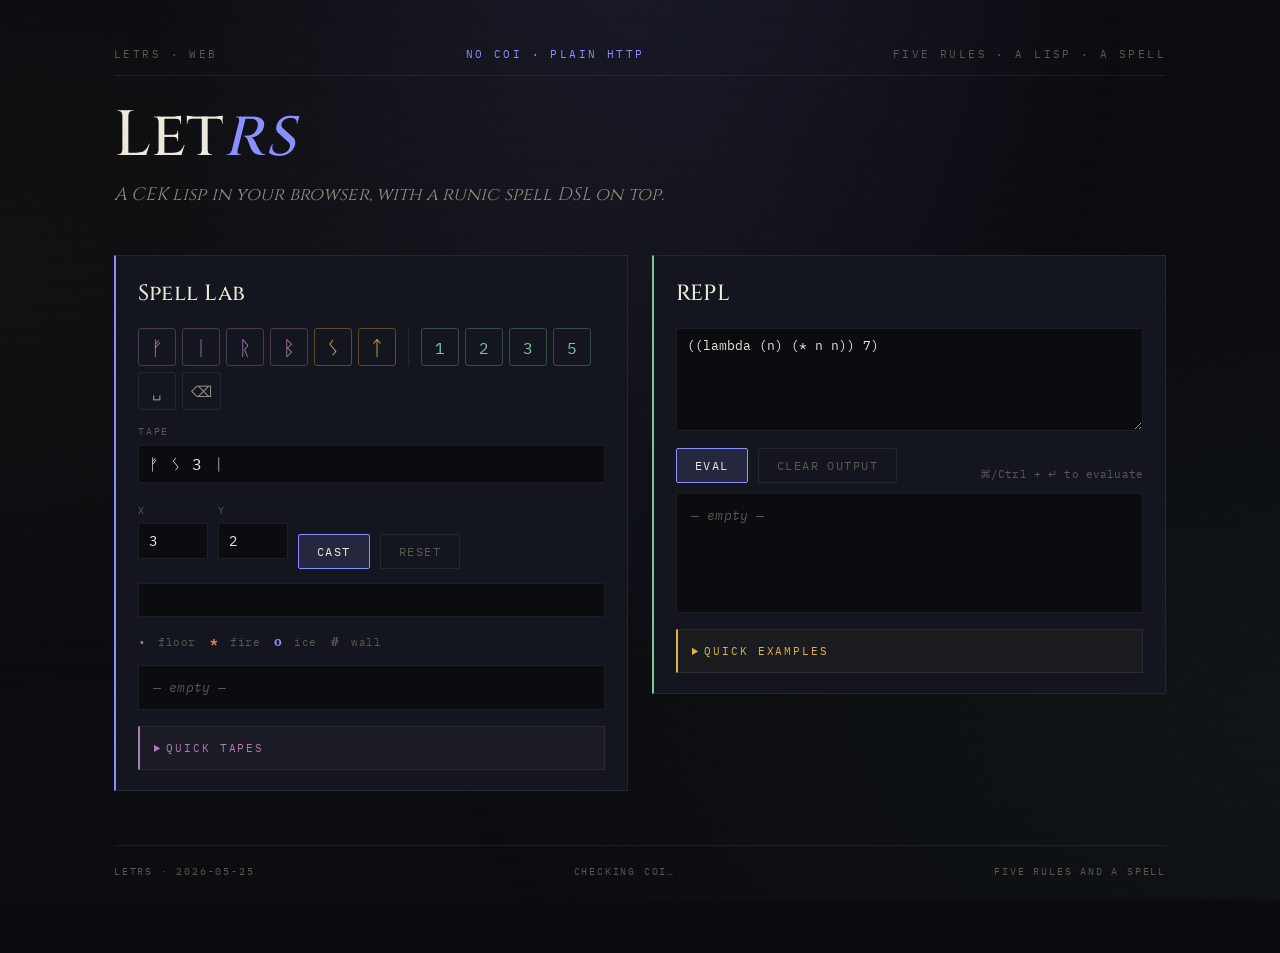
==== web/index.html @ c394f596 "web: click-to-load examples in both panels Two small ergonomics passes that fell out of using the pa" ====
<!doctype html>
<html lang="en">
<head>
  <meta charset="utf-8">
  <meta name="viewport" content="width=device-width, initial-scale=1">
  <title>letrs · web</title>
  <link rel="preconnect" href="https://fonts.googleapis.com">
  <link rel="preconnect" href="https://fonts.gstatic.com" crossorigin>
  <link href="https://fonts.googleapis.com/css2?family=Cinzel:wght@400;500;600&family=IBM+Plex+Mono:ital,wght@0,300;0,400;0,500;1,400&display=swap" rel="stylesheet">
  <link rel="stylesheet" href="./styles.css">
</head>
<body>

  <main class="frame">

    <header class="mast">
      <div class="strip">
        <span>letrs · web</span>
        <span class="here">no COI · plain HTTP</span>
        <span>five rules · a lisp · a spell</span>
      </div>
      <h1>Let<span class="sigil">rs</span></h1>
      <p class="sub">A CEK lisp in your browser, with a runic spell DSL on top.</p>
    </header>

    <div class="cols">

      <section class="panel" id="spell-lab">
        <h2>Spell Lab</h2>

        <div class="palette" id="rune-palette" aria-label="rune buttons">
          <button type="button" class="rune"        data-rune="ᚠ"  title="fire">ᚠ</button>
          <button type="button" class="rune"        data-rune="ᛁ"  title="ice">ᛁ</button>
          <button type="button" class="rune"        data-rune="ᚱ"  title="bolt">ᚱ</button>
          <button type="button" class="rune"        data-rune="ᛒ"  title="self">ᛒ</button>
          <button type="button" class="rune param"  data-rune="ᛊ "  title="area (followed by a number)">ᛊ</button>
          <button type="button" class="rune param"  data-rune="ᛏ "  title="power (followed by a number)">ᛏ</button>
          <span class="palette-sep"></span>
          <button type="button" class="rune digit" data-rune="1">1</button>
          <button type="button" class="rune digit" data-rune="2">2</button>
          <button type="button" class="rune digit" data-rune="3">3</button>
          <button type="button" class="rune digit" data-rune="5">5</button>
          <button type="button" class="rune ctl"   id="space-rune" data-rune=" " title="space">␣</button>
          <button type="button" class="rune ctl"   id="clear-tape" title="clear tape">⌫</button>
        </div>

        <label class="field">
          <span>tape</span>
          <input type="text" id="tape" value="ᚠ ᛊ 3 ᛁ" autocomplete="off" spellcheck="false">
        </label>

        <div class="row">
          <label class="field coord">
            <span>x</span>
            <input type="number" id="x" value="3" min="0" max="6">
          </label>
          <label class="field coord">
            <span>y</span>
            <input type="number" id="y" value="2" min="0" max="4">
          </label>
          <button type="button" class="action primary" id="cast-btn">cast</button>
          <button type="button" class="action subdued" id="reset-btn">reset</button>
        </div>

        <pre class="grid" id="grid"></pre>

        <div class="legend">
          <span><b class="g g-floor">·</b> floor</span>
          <span><b class="g g-fire">*</b> fire</span>
          <span><b class="g g-ice">o</b> ice</span>
          <span><b class="g g-wall">#</b> wall</span>
        </div>

        <pre class="log" id="log"></pre>

        <details class="cheatsheet spells">
          <summary>quick tapes</summary>
          <ul>
            <li><code class="tape-example" data-tape="ᚠ">ᚠ</code> — single fire tile</li>
            <li><code class="tape-example" data-tape="ᚠ ᛊ 1">ᚠ ᛊ 1</code> — 3×3 fire patch</li>
            <li><code class="tape-example" data-tape="ᚠ ᛊ 3 ᛁ">ᚠ ᛊ 3 ᛁ</code> — fire then ice (last-write wins on :element)</li>
            <li><code class="tape-example" data-tape="ᛁ ᛊ 2">ᛁ ᛊ 2</code> — 5×5 ice arena</li>
            <li><code class="tape-example" data-tape="ᛒ ᛁ">ᛒ ᛁ</code> — self-targeted ice (sets :target self)</li>
            <li><code class="tape-example" data-tape="ᚱ ᚠ ᛏ 5">ᚱ ᚠ ᛏ 5</code> — bolt + fire + power-5 (:shape and :power linger in ctx)</li>
          </ul>
        </details>
      </section>

      <section class="panel" id="repl">
        <h2>REPL</h2>

        <textarea id="repl-input" rows="5" spellcheck="false" autocomplete="off">((lambda (n) (* n n)) 7)</textarea>

        <div class="row">
          <button type="button" class="action primary" id="eval-btn">eval</button>
          <button type="button" class="action subdued" id="clear-out">clear output</button>
          <span class="hint">⌘/Ctrl + ↵ to evaluate</span>
        </div>

        <pre class="out" id="out"></pre>

        <details class="cheatsheet">
          <summary>quick examples</summary>
          <ul>
            <li><code>(+ 1 2 3 4 5)</code> — variadic arithmetic</li>
            <li><code>'(a (b c) d)</code> — quoted nested list</li>
            <li><code>(letrec ((f (lambda (n) (if (= n 0) 1 (* n (f (- n 1))))))) (f 6))</code> — factorial via letrec</li>
            <li><code>(defmacro when args (list 'if (car args) (car (cdr args)) #f))</code> then <code>(when #t 'yes)</code></li>
            <li><code>`(1 ,(+ 1 1) ,@'(3 4))</code> — quasiquote with splice</li>
          </ul>
        </details>
      </section>

    </div>

    <footer class="colophon">
      <span>letrs · 2026-05-25</span>
      <span id="coi-chip">checking COI…</span>
      <span>five rules and a spell</span>
    </footer>

  </main>

  <script type="module" src="./shell.js"></script>
</body>
</html>
---- web/styles.css ----
/* letrs · web shell styles
 *
 * Palette + typography lifted from docs/letrs.html. Cooler/more academic than
 * xsofy's warmer JetBrains-mono look — Cinzel display + IBM Plex Mono body,
 * indigo/sage/copper/honey accents on a near-black ground.
 */

:root {
  --bg:       #0b0c10;
  --bg-rise:  #11131a;
  --panel:    #13161e;
  --ink:      #ece8db;
  --ink-dim:  #8e8b7e;
  --ink-dust: #5a584f;
  --rule:      rgba(236, 232, 219, 0.08);
  --rule-soft: rgba(236, 232, 219, 0.04);
  --indigo:   #8b8fff;
  --sage:     #7fc59a;
  --copper:   #d97757;
  --honey:    #e0b34a;
  --plum:     #b07cb0;
  --display:  "Cinzel", "Iowan Old Style", "Palatino", serif;
  --mono:     "IBM Plex Mono", "Menlo", "Consolas", monospace;
}

* { box-sizing: border-box; margin: 0; padding: 0; }
html, body { background: var(--bg); color: var(--ink); }
body {
  font-family: var(--mono);
  font-size: 14px;
  line-height: 1.65;
  letter-spacing: 0.01em;
  min-height: 100vh;
  -webkit-font-smoothing: antialiased;
  position: relative;
}
body::before {
  content: ""; position: fixed; inset: 0; pointer-events: none; z-index: 0;
  background: repeating-linear-gradient(to bottom,
    rgba(255,255,255,0.012) 0, rgba(255,255,255,0.012) 1px,
    transparent 1px, transparent 3px);
}
body::after {
  content: ""; position: fixed; inset: 0; pointer-events: none; z-index: 0;
  background:
    radial-gradient(ellipse at 50% -10%, rgba(139,143,255,0.10), transparent 55%),
    radial-gradient(ellipse at 110% 80%, rgba(127,197,154,0.05), transparent 50%),
    radial-gradient(ellipse at -10% 30%, rgba(217,119,87,0.04), transparent 50%);
}

.frame {
  position: relative; z-index: 1;
  max-width: 1180px; margin: 0 auto;
  padding: 5vh 5vw 8vh;
}

/* ─── Masthead ──────────────────────────────────────────── */
.mast { margin-bottom: 5vh; }
.mast .strip {
  display: flex; justify-content: space-between; align-items: baseline;
  font-size: 11px; letter-spacing: 0.22em; text-transform: uppercase;
  color: var(--ink-dust);
  border-bottom: 1px solid var(--rule);
  padding-bottom: 12px;
  margin-bottom: 28px;
  flex-wrap: wrap; gap: 8px;
}
.mast .strip .here { color: var(--indigo); }
.mast h1 {
  font-family: var(--display);
  font-weight: 500;
  font-size: clamp(40px, 6vw, 64px);
  line-height: 1;
  margin-bottom: 12px;
}
.mast h1 .sigil { font-style: italic; color: var(--indigo); }
.mast .sub {
  font-family: var(--display); font-style: italic; font-weight: 400;
  font-size: clamp(15px, 1.5vw, 18px);
  color: var(--ink-dim); max-width: 60ch;
}

/* ─── Layout ──────────────────────────────────────────── */
.cols { display: grid; gap: 24px; grid-template-columns: 1fr; }
@media (min-width: 940px) {
  .cols { grid-template-columns: 1fr 1fr; align-items: start; }
}

.panel {
  background: var(--panel);
  border: 1px solid var(--rule);
  border-left: 2px solid var(--indigo);
  padding: 20px 22px;
  position: relative;
}
.panel h2 {
  font-family: var(--display);
  font-weight: 500;
  font-size: 22px;
  color: var(--ink);
  margin-bottom: 16px;
  letter-spacing: 0.01em;
}
#repl.panel { border-left-color: var(--sage); }

/* ─── Spell Lab ──────────────────────────────────────────── */
.palette {
  display: flex; flex-wrap: wrap; gap: 6px;
  margin-bottom: 14px;
}
.palette-sep {
  width: 1px; background: var(--rule); margin: 0 6px;
}
.rune {
  font-family: var(--mono);
  font-size: 1.4em;
  min-width: 38px; height: 38px;
  padding: 0 8px;
  background: transparent;
  color: var(--plum);
  border: 1px solid rgba(176,124,176,0.35);
  border-radius: 3px;
  cursor: pointer;
  transition: background 80ms, color 80ms, border-color 80ms;
}
.rune:hover {
  background: rgba(176,124,176,0.12);
  color: var(--ink);
}
.rune.param { color: var(--honey); border-color: rgba(224,179,74,0.35); }
.rune.param:hover { background: rgba(224,179,74,0.10); }
.rune.digit { color: var(--sage); border-color: rgba(127,197,154,0.30); font-size: 1.15em; }
.rune.digit:hover { background: rgba(127,197,154,0.10); }
.rune.ctl { color: var(--ink-dim); border-color: var(--rule); font-size: 1.1em; }
.rune.ctl:hover { background: rgba(255,255,255,0.04); color: var(--ink); }

.field {
  display: flex; flex-direction: column; gap: 4px;
  margin: 10px 0;
}
.field > span {
  font-size: 10px; letter-spacing: 0.18em; text-transform: uppercase;
  color: var(--ink-dust);
}
.field.coord { width: 70px; }
input[type="text"], input[type="number"], textarea {
  font-family: var(--mono);
  font-size: 14px;
  background: var(--bg);
  color: var(--ink);
  border: 1px solid var(--rule);
  padding: 8px 10px;
  border-radius: 2px;
  outline: none;
  width: 100%;
}
input:focus, textarea:focus {
  border-color: var(--indigo);
  box-shadow: 0 0 0 2px rgba(139,143,255,0.12);
}
input[type="text"] { letter-spacing: 0.05em; font-size: 16px; }

.row {
  display: flex; align-items: end; gap: 10px;
  flex-wrap: wrap;
  margin: 10px 0;
}
.hint {
  font-size: 11px; color: var(--ink-dust);
  margin-left: auto;
}

.action {
  font-family: var(--mono);
  font-size: 12px;
  letter-spacing: 0.12em;
  text-transform: uppercase;
  padding: 9px 18px;
  background: transparent;
  color: var(--indigo);
  border: 1px solid var(--indigo);
  border-radius: 2px;
  cursor: pointer;
  transition: background 80ms;
}
.action:hover { background: rgba(139,143,255,0.10); }
.action.primary {
  background: rgba(139,143,255,0.14);
  color: var(--ink);
}
.action.primary:hover { background: rgba(139,143,255,0.22); }
.action.subdued {
  color: var(--ink-dust);
  border-color: var(--rule);
}
.action.subdued:hover { background: rgba(255,255,255,0.04); color: var(--ink); }

.grid {
  font-family: var(--mono);
  font-size: 22px;
  line-height: 1.15;
  letter-spacing: 0.30em;
  color: var(--ink-dim);
  background: var(--bg);
  border: 1px solid var(--rule);
  padding: 16px 18px;
  margin: 14px 0;
  text-align: center;
  white-space: pre;
  overflow-x: auto;
}

.legend {
  display: flex; flex-wrap: wrap; gap: 14px;
  font-size: 11px; color: var(--ink-dust);
  letter-spacing: 0.05em;
  margin: 4px 0 12px;
}
.g {
  font-family: var(--mono);
  font-size: 13px;
  margin-right: 4px;
}
.g-floor { color: var(--ink-dim); }
.g-fire  { color: var(--copper); }
.g-ice   { color: var(--indigo); }
.g-wall  { color: var(--ink-dust); }

.log, .out {
  font-family: var(--mono);
  font-size: 12.5px;
  line-height: 1.55;
  color: var(--ink-dim);
  background: var(--bg);
  border: 1px solid var(--rule);
  padding: 12px 14px;
  border-radius: 2px;
  max-height: 220px;
  overflow: auto;
  white-space: pre-wrap;
  word-break: break-word;
}
.log:empty::before, .out:empty::before {
  content: "— empty —";
  color: var(--ink-dust);
  font-style: italic;
}

/* ─── REPL ──────────────────────────────────────────── */
textarea {
  resize: vertical;
  min-height: 90px;
  font-size: 13px;
}
.out { min-height: 120px; max-height: 320px; }

.cheatsheet {
  margin-top: 16px;
  padding: 12px 14px;
  border: 1px solid var(--rule);
  border-left: 2px solid var(--honey);
  background: rgba(224,179,74,0.04);
  font-size: 12px;
}
.cheatsheet summary {
  cursor: pointer;
  color: var(--honey);
  font-size: 11px; letter-spacing: 0.18em; text-transform: uppercase;
}
.cheatsheet ul {
  margin-top: 10px; padding-left: 20px;
  color: var(--ink-dim);
}
.cheatsheet li { margin: 6px 0; }
.cheatsheet code {
  font-family: var(--mono);
  color: var(--ink);
  background: rgba(255,255,255,0.04);
  padding: 1px 5px;
  border-radius: 2px;
  font-size: 11.5px;
  cursor: pointer;
  transition: background 80ms, color 80ms;
}
.cheatsheet code:hover {
  background: rgba(139,143,255,0.18);
  color: var(--ink);
}
.cheatsheet code:active { background: rgba(139,143,255,0.30); }

/* Spell Lab cheatsheet variant — plum to match the rune palette. */
.cheatsheet.spells {
  border-left-color: var(--plum);
  background: rgba(176,124,176,0.05);
}
.cheatsheet.spells summary { color: var(--plum); }
.cheatsheet.spells code {
  font-size: 15px;
  letter-spacing: 0.12em;
  color: var(--plum);
}
.cheatsheet.spells code:hover  { background: rgba(176,124,176,0.20); color: var(--ink); }
.cheatsheet.spells code:active { background: rgba(176,124,176,0.34); }

/* ─── Colophon ──────────────────────────────────────────── */
.colophon {
  margin-top: 6vh;
  padding-top: 18px;
  border-top: 1px solid var(--rule);
  display: flex; justify-content: space-between;
  font-size: 10px; letter-spacing: 0.18em; text-transform: uppercase;
  color: var(--ink-dust);
  flex-wrap: wrap; gap: 8px;
}
#coi-chip.coi-no  { color: var(--sage); }
#coi-chip.coi-yes { color: var(--copper); }
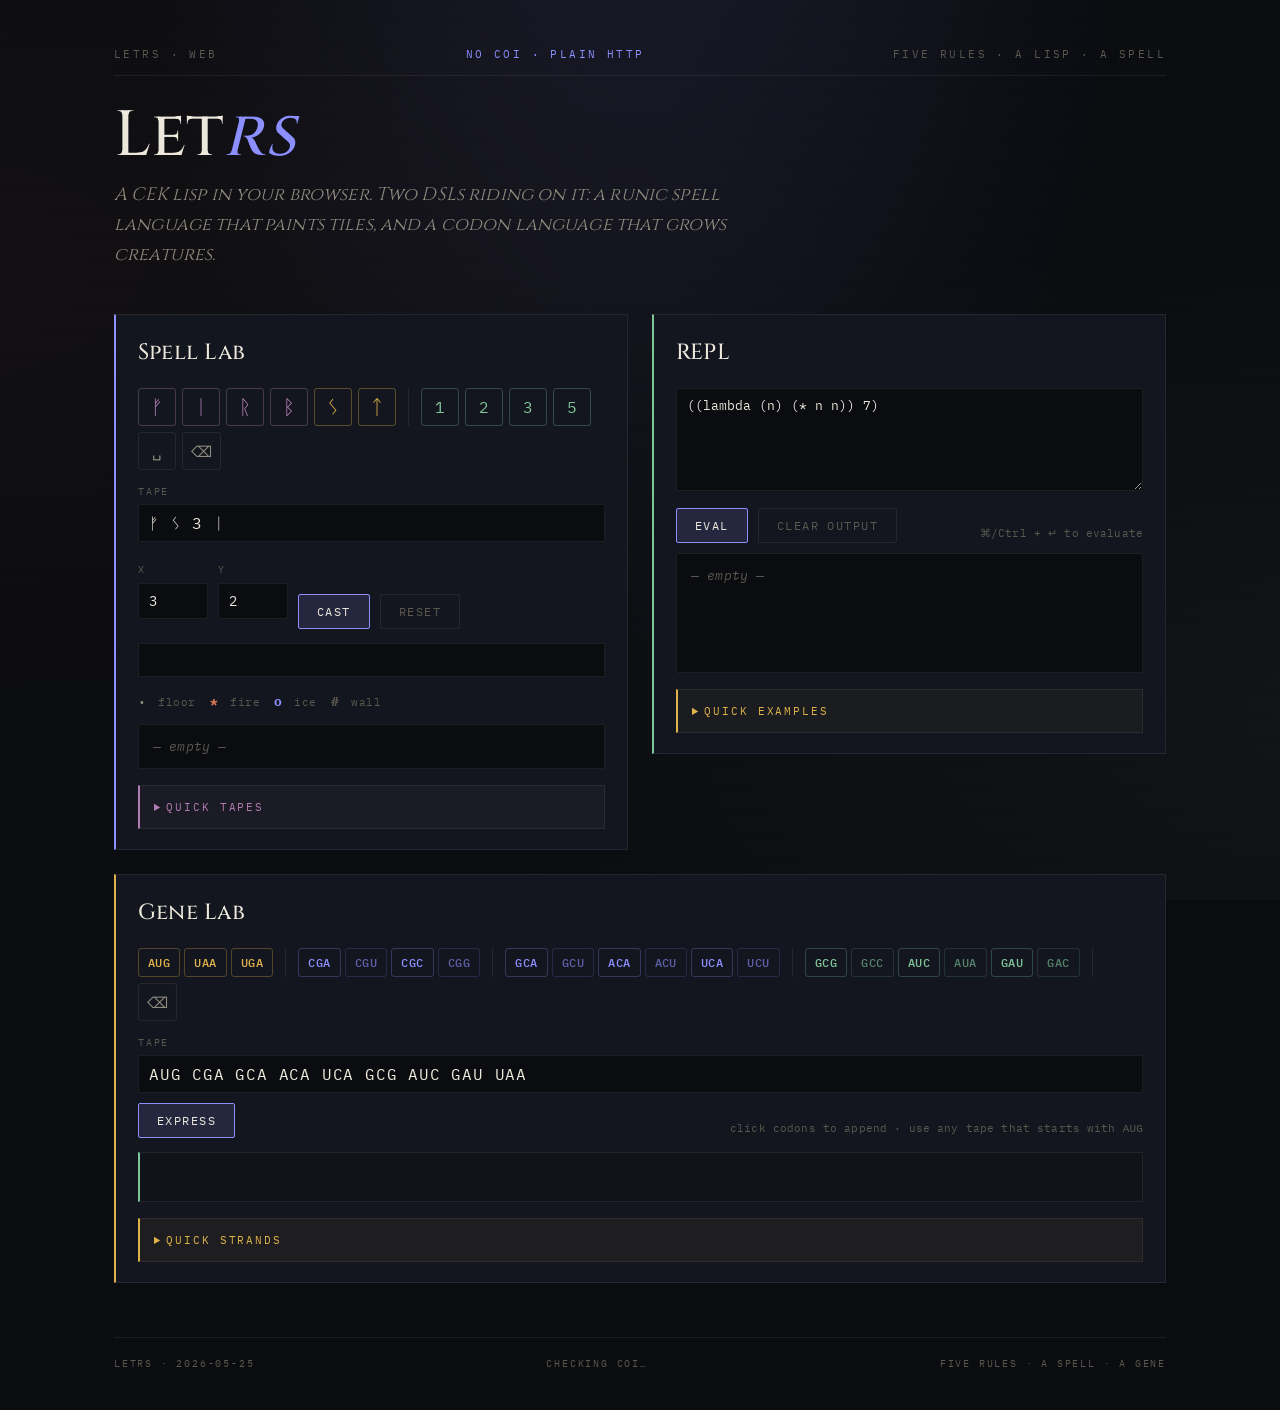
==== commit ed9a43eb: "Expose genes demo via WASM + add Gene Lab panel to the web shell Promotes the genes prelude, express" ====
--- a/web/index.html
+++ b/web/index.html
@@ -20,7 +20,7 @@
         <span>five rules · a lisp · a spell</span>
       </div>
       <h1>Let<span class="sigil">rs</span></h1>
-      <p class="sub">A CEK lisp in your browser, with a runic spell DSL on top.</p>
+      <p class="sub">A CEK lisp in your browser. Two DSLs riding on it: a runic spell language that paints tiles, and a codon language that grows creatures.</p>
     </header>
 
     <div class="cols">
@@ -113,10 +113,72 @@
 
     </div>
 
+    <section class="panel" id="gene-lab">
+      <h2>Gene Lab</h2>
+
+      <div class="palette" id="codon-palette" aria-label="codon buttons">
+        <span class="codon-group" title="control codons">
+          <button type="button" class="codon ctl" data-codon="AUG" title="start (also methionine)">AUG</button>
+          <button type="button" class="codon ctl" data-codon="UAA" title="stop">UAA</button>
+          <button type="button" class="codon ctl" data-codon="UGA" title="stop (alternate)">UGA</button>
+        </span>
+        <span class="palette-sep"></span>
+        <span class="codon-group" title="numeric — size (0–100)">
+          <button type="button" class="codon num"  data-codon="CGA" title="size 70 dominant">CGA</button>
+          <button type="button" class="codon num rec" data-codon="CGU" title="size 30 recessive">CGU</button>
+          <button type="button" class="codon num"  data-codon="CGC" title="size 90 dominant">CGC</button>
+          <button type="button" class="codon num rec" data-codon="CGG" title="size 10 recessive">CGG</button>
+        </span>
+        <span class="palette-sep"></span>
+        <span class="codon-group" title="numeric — strength / speed / armor">
+          <button type="button" class="codon num"  data-codon="GCA" title="strength 75 dominant">GCA</button>
+          <button type="button" class="codon num rec" data-codon="GCU" title="strength 25 recessive">GCU</button>
+          <button type="button" class="codon num"  data-codon="ACA" title="speed 80 dominant">ACA</button>
+          <button type="button" class="codon num rec" data-codon="ACU" title="speed 20 recessive">ACU</button>
+          <button type="button" class="codon num"  data-codon="UCA" title="armor 60 dominant">UCA</button>
+          <button type="button" class="codon num rec" data-codon="UCU" title="armor 15 recessive">UCU</button>
+        </span>
+        <span class="palette-sep"></span>
+        <span class="codon-group" title="categorical — color / ability / biome">
+          <button type="button" class="codon cat"  data-codon="GCG" title="color green dominant">GCG</button>
+          <button type="button" class="codon cat rec" data-codon="GCC" title="color red recessive">GCC</button>
+          <button type="button" class="codon cat"  data-codon="AUC" title="ability fire-breath dominant">AUC</button>
+          <button type="button" class="codon cat rec" data-codon="AUA" title="ability sonic-roar recessive">AUA</button>
+          <button type="button" class="codon cat"  data-codon="GAU" title="biome volcanic dominant">GAU</button>
+          <button type="button" class="codon cat rec" data-codon="GAC" title="biome ocean recessive">GAC</button>
+        </span>
+        <span class="palette-sep"></span>
+        <button type="button" class="rune ctl" id="clear-tape-genes" title="clear tape">⌫</button>
+      </div>
+
+      <label class="field">
+        <span>tape</span>
+        <input type="text" id="tape-genes" value="AUG CGA GCA ACA UCA GCG AUC GAU UAA" autocomplete="off" spellcheck="false">
+      </label>
+
+      <div class="row">
+        <button type="button" class="action primary" id="express-btn">express</button>
+        <span class="hint">click codons to append · use any tape that starts with <code>AUG</code></span>
+      </div>
+
+      <pre class="creature-card" id="creature-card"></pre>
+
+      <details class="cheatsheet genes">
+        <summary>quick strands</summary>
+        <ul>
+          <li><code class="strand-example" data-tape="AUG CGA GCA ACA UCA GCG AUC GAU UAA">AUG CGA GCA ACA UCA GCG AUC GAU UAA</code> — balanced creature, all traits</li>
+          <li><code class="strand-example" data-tape="AUG CGA CGU GCA UAA">AUG CGA CGU GCA UAA</code> — diploid size (70+30 averages to 50)</li>
+          <li><code class="strand-example" data-tape="AUG GCG UAA">AUG GCG UAA</code> — fragmentary genome (only color expresses)</li>
+          <li><code class="strand-example" data-tape="AUG GCG GCG UAA">AUG GCG GCG UAA</code> — dom/dom tiebreak (hash-deterministic)</li>
+          <li><code class="strand-example" data-tape="AUG GCC GCC UAA">AUG GCC GCC UAA</code> — rec/rec tiebreak</li>
+        </ul>
+      </details>
+    </section>
+
     <footer class="colophon">
       <span>letrs · 2026-05-25</span>
       <span id="coi-chip">checking COI…</span>
-      <span>five rules and a spell</span>
+      <span>five rules · a spell · a gene</span>
     </footer>
 
   </main>
--- a/web/styles.css
+++ b/web/styles.css
@@ -302,6 +302,70 @@
 .cheatsheet.spells code:hover  { background: rgba(176,124,176,0.20); color: var(--ink); }
 .cheatsheet.spells code:active { background: rgba(176,124,176,0.34); }
 
+/* ─── Gene Lab ──────────────────────────────────────────── */
+#gene-lab { margin-top: 24px; border-left-color: var(--honey); }
+
+/* Codon palette: groups of triplet-buttons, separated by .palette-sep */
+.codon-group {
+  display: inline-flex; flex-wrap: wrap; gap: 4px;
+  align-items: center;
+}
+.codon {
+  font-family: var(--mono);
+  font-size: 12px;
+  font-weight: 500;
+  letter-spacing: 0.04em;
+  padding: 6px 9px;
+  background: transparent;
+  border: 1px solid var(--rule);
+  border-radius: 3px;
+  cursor: pointer;
+  transition: background 80ms, color 80ms, border-color 80ms;
+}
+.codon:hover { background: rgba(255,255,255,0.04); color: var(--ink); }
+/* control (start/stop): honey to match the existing label/anchor accent */
+.codon.ctl { color: var(--honey); border-color: rgba(224,179,74,0.30); }
+.codon.ctl:hover { background: rgba(224,179,74,0.10); }
+/* numeric (size/strength/speed/armor): indigo */
+.codon.num { color: var(--indigo); border-color: rgba(139,143,255,0.28); }
+.codon.num:hover { background: rgba(139,143,255,0.10); }
+/* categorical (color/ability/biome): sage */
+.codon.cat { color: var(--sage); border-color: rgba(127,197,154,0.28); }
+.codon.cat:hover { background: rgba(127,197,154,0.10); }
+/* recessive variants dim by 35% so dom/rec read at a glance */
+.codon.rec { opacity: 0.62; }
+.codon.rec:hover { opacity: 1; }
+
+/* Creature card: monospace pre with subtle inset glow, ASCII-art-friendly. */
+.creature-card {
+  font-family: var(--mono);
+  font-size: 12.5px;
+  line-height: 1.55;
+  background: var(--bg-rise);
+  border: 1px solid var(--rule);
+  border-left: 2px solid var(--sage);
+  padding: 14px 18px;
+  margin: 14px 0;
+  white-space: pre;
+  overflow-x: auto;
+  color: var(--ink);
+  min-height: 4em;
+}
+
+/* Gene cheatsheet variant — honey, parallel to the spells/plum variant. */
+.cheatsheet.genes {
+  border-left-color: var(--honey);
+  background: rgba(224,179,74,0.05);
+}
+.cheatsheet.genes summary { color: var(--honey); }
+.cheatsheet.genes code {
+  font-size: 13px;
+  letter-spacing: 0.04em;
+  color: var(--honey);
+}
+.cheatsheet.genes code:hover  { background: rgba(224,179,74,0.18); color: var(--ink); }
+.cheatsheet.genes code:active { background: rgba(224,179,74,0.30); }
+
 /* ─── Colophon ──────────────────────────────────────────── */
 .colophon {
   margin-top: 6vh;
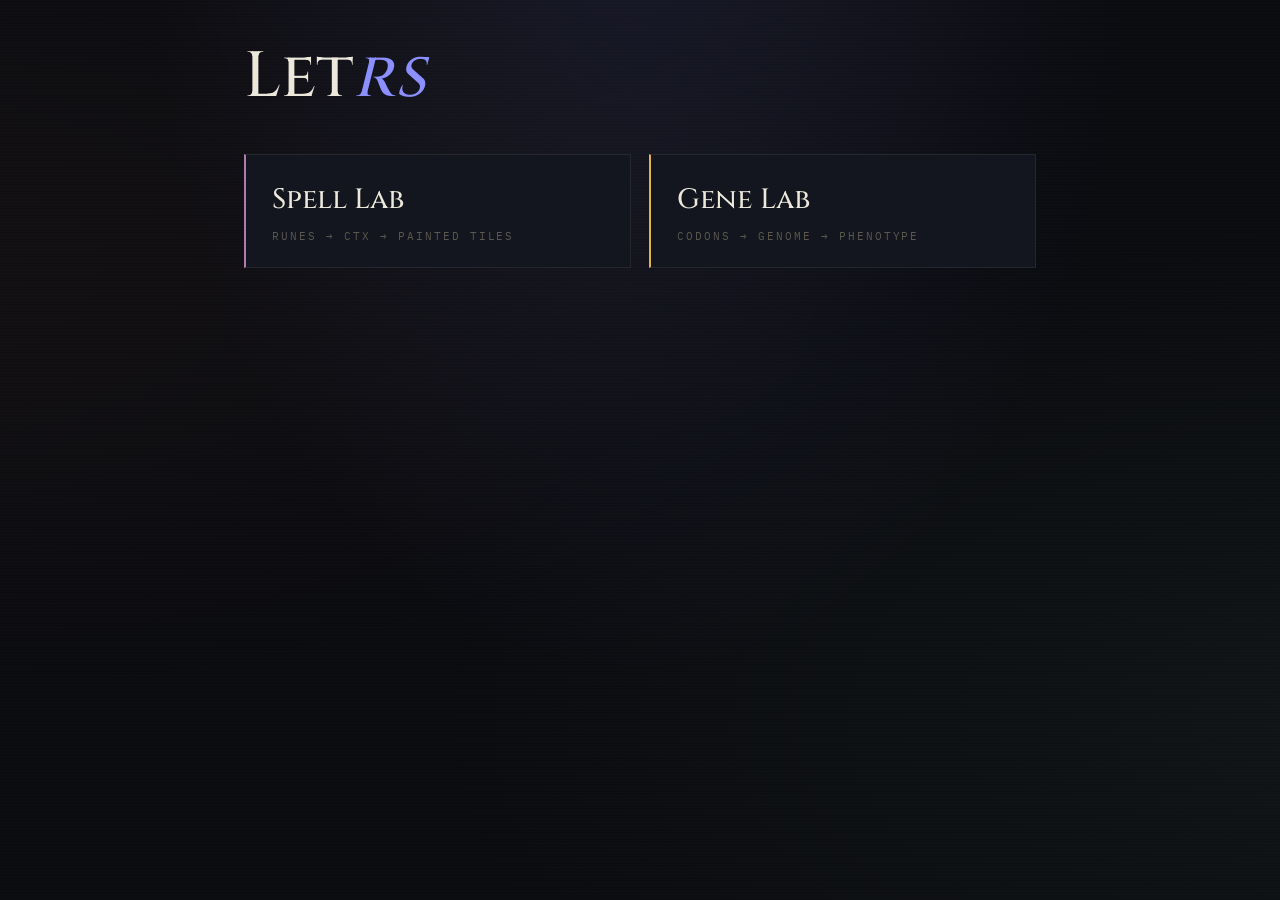
==== commit def67364: "Split web shell into landing + Spell Lab + Gene Lab pages The single-page layout was forcing two ton" ====
--- a/web/index.html
+++ b/web/index.html
@@ -11,178 +11,24 @@
 </head>
 <body>
 
-  <main class="frame">
+  <main class="frame landing">
 
     <header class="mast">
-      <div class="strip">
-        <span>letrs · web</span>
-        <span class="here">no COI · plain HTTP</span>
-        <span>five rules · a lisp · a spell</span>
-      </div>
       <h1>Let<span class="sigil">rs</span></h1>
-      <p class="sub">A CEK lisp in your browser. Two DSLs riding on it: a runic spell language that paints tiles, and a codon language that grows creatures.</p>
     </header>
 
-    <div class="cols">
-
-      <section class="panel" id="spell-lab">
+    <div class="lab-cards">
+      <a class="lab-card spells" href="./spells.html">
         <h2>Spell Lab</h2>
-
-        <div class="palette" id="rune-palette" aria-label="rune buttons">
-          <button type="button" class="rune"        data-rune="ᚠ"  title="fire">ᚠ</button>
-          <button type="button" class="rune"        data-rune="ᛁ"  title="ice">ᛁ</button>
-          <button type="button" class="rune"        data-rune="ᚱ"  title="bolt">ᚱ</button>
-          <button type="button" class="rune"        data-rune="ᛒ"  title="self">ᛒ</button>
-          <button type="button" class="rune param"  data-rune="ᛊ "  title="area (followed by a number)">ᛊ</button>
-          <button type="button" class="rune param"  data-rune="ᛏ "  title="power (followed by a number)">ᛏ</button>
-          <span class="palette-sep"></span>
-          <button type="button" class="rune digit" data-rune="1">1</button>
-          <button type="button" class="rune digit" data-rune="2">2</button>
-          <button type="button" class="rune digit" data-rune="3">3</button>
-          <button type="button" class="rune digit" data-rune="5">5</button>
-          <button type="button" class="rune ctl"   id="space-rune" data-rune=" " title="space">␣</button>
-          <button type="button" class="rune ctl"   id="clear-tape" title="clear tape">⌫</button>
-        </div>
-
-        <label class="field">
-          <span>tape</span>
-          <input type="text" id="tape" value="ᚠ ᛊ 3 ᛁ" autocomplete="off" spellcheck="false">
-        </label>
-
-        <div class="row">
-          <label class="field coord">
-            <span>x</span>
-            <input type="number" id="x" value="3" min="0" max="6">
-          </label>
-          <label class="field coord">
-            <span>y</span>
-            <input type="number" id="y" value="2" min="0" max="4">
-          </label>
-          <button type="button" class="action primary" id="cast-btn">cast</button>
-          <button type="button" class="action subdued" id="reset-btn">reset</button>
-        </div>
-
-        <pre class="grid" id="grid"></pre>
-
-        <div class="legend">
-          <span><b class="g g-floor">·</b> floor</span>
-          <span><b class="g g-fire">*</b> fire</span>
-          <span><b class="g g-ice">o</b> ice</span>
-          <span><b class="g g-wall">#</b> wall</span>
-        </div>
-
-        <pre class="log" id="log"></pre>
-
-        <details class="cheatsheet spells">
-          <summary>quick tapes</summary>
-          <ul>
-            <li><code class="tape-example" data-tape="ᚠ">ᚠ</code> — single fire tile</li>
-            <li><code class="tape-example" data-tape="ᚠ ᛊ 1">ᚠ ᛊ 1</code> — 3×3 fire patch</li>
-            <li><code class="tape-example" data-tape="ᚠ ᛊ 3 ᛁ">ᚠ ᛊ 3 ᛁ</code> — fire then ice (last-write wins on :element)</li>
-            <li><code class="tape-example" data-tape="ᛁ ᛊ 2">ᛁ ᛊ 2</code> — 5×5 ice arena</li>
-            <li><code class="tape-example" data-tape="ᛒ ᛁ">ᛒ ᛁ</code> — self-targeted ice (sets :target self)</li>
-            <li><code class="tape-example" data-tape="ᚱ ᚠ ᛏ 5">ᚱ ᚠ ᛏ 5</code> — bolt + fire + power-5 (:shape and :power linger in ctx)</li>
-          </ul>
-        </details>
-      </section>
-
-      <section class="panel" id="repl">
-        <h2>REPL</h2>
-
-        <textarea id="repl-input" rows="5" spellcheck="false" autocomplete="off">((lambda (n) (* n n)) 7)</textarea>
-
-        <div class="row">
-          <button type="button" class="action primary" id="eval-btn">eval</button>
-          <button type="button" class="action subdued" id="clear-out">clear output</button>
-          <span class="hint">⌘/Ctrl + ↵ to evaluate</span>
-        </div>
-
-        <pre class="out" id="out"></pre>
-
-        <details class="cheatsheet">
-          <summary>quick examples</summary>
-          <ul>
-            <li><code>(+ 1 2 3 4 5)</code> — variadic arithmetic</li>
-            <li><code>'(a (b c) d)</code> — quoted nested list</li>
-            <li><code>(letrec ((f (lambda (n) (if (= n 0) 1 (* n (f (- n 1))))))) (f 6))</code> — factorial via letrec</li>
-            <li><code>(defmacro when args (list 'if (car args) (car (cdr args)) #f))</code> then <code>(when #t 'yes)</code></li>
-            <li><code>`(1 ,(+ 1 1) ,@'(3 4))</code> — quasiquote with splice</li>
-          </ul>
-        </details>
-      </section>
-
+        <p class="lab-tag">runes → ctx → painted tiles</p>
+      </a>
+      <a class="lab-card genes" href="./genes.html">
+        <h2>Gene Lab</h2>
+        <p class="lab-tag">codons → genome → phenotype</p>
+      </a>
     </div>
-
-    <section class="panel" id="gene-lab">
-      <h2>Gene Lab</h2>
-
-      <div class="palette" id="codon-palette" aria-label="codon buttons">
-        <span class="codon-group" title="control codons">
-          <button type="button" class="codon ctl" data-codon="AUG" title="start (also methionine)">AUG</button>
-          <button type="button" class="codon ctl" data-codon="UAA" title="stop">UAA</button>
-          <button type="button" class="codon ctl" data-codon="UGA" title="stop (alternate)">UGA</button>
-        </span>
-        <span class="palette-sep"></span>
-        <span class="codon-group" title="numeric — size (0–100)">
-          <button type="button" class="codon num"  data-codon="CGA" title="size 70 dominant">CGA</button>
-          <button type="button" class="codon num rec" data-codon="CGU" title="size 30 recessive">CGU</button>
-          <button type="button" class="codon num"  data-codon="CGC" title="size 90 dominant">CGC</button>
-          <button type="button" class="codon num rec" data-codon="CGG" title="size 10 recessive">CGG</button>
-        </span>
-        <span class="palette-sep"></span>
-        <span class="codon-group" title="numeric — strength / speed / armor">
-          <button type="button" class="codon num"  data-codon="GCA" title="strength 75 dominant">GCA</button>
-          <button type="button" class="codon num rec" data-codon="GCU" title="strength 25 recessive">GCU</button>
-          <button type="button" class="codon num"  data-codon="ACA" title="speed 80 dominant">ACA</button>
-          <button type="button" class="codon num rec" data-codon="ACU" title="speed 20 recessive">ACU</button>
-          <button type="button" class="codon num"  data-codon="UCA" title="armor 60 dominant">UCA</button>
-          <button type="button" class="codon num rec" data-codon="UCU" title="armor 15 recessive">UCU</button>
-        </span>
-        <span class="palette-sep"></span>
-        <span class="codon-group" title="categorical — color / ability / biome">
-          <button type="button" class="codon cat"  data-codon="GCG" title="color green dominant">GCG</button>
-          <button type="button" class="codon cat rec" data-codon="GCC" title="color red recessive">GCC</button>
-          <button type="button" class="codon cat"  data-codon="AUC" title="ability fire-breath dominant">AUC</button>
-          <button type="button" class="codon cat rec" data-codon="AUA" title="ability sonic-roar recessive">AUA</button>
-          <button type="button" class="codon cat"  data-codon="GAU" title="biome volcanic dominant">GAU</button>
-          <button type="button" class="codon cat rec" data-codon="GAC" title="biome ocean recessive">GAC</button>
-        </span>
-        <span class="palette-sep"></span>
-        <button type="button" class="rune ctl" id="clear-tape-genes" title="clear tape">⌫</button>
-      </div>
-
-      <label class="field">
-        <span>tape</span>
-        <input type="text" id="tape-genes" value="AUG CGA GCA ACA UCA GCG AUC GAU UAA" autocomplete="off" spellcheck="false">
-      </label>
-
-      <div class="row">
-        <button type="button" class="action primary" id="express-btn">express</button>
-        <span class="hint">click codons to append · use any tape that starts with <code>AUG</code></span>
-      </div>
-
-      <pre class="creature-card" id="creature-card"></pre>
-
-      <details class="cheatsheet genes">
-        <summary>quick strands</summary>
-        <ul>
-          <li><code class="strand-example" data-tape="AUG CGA GCA ACA UCA GCG AUC GAU UAA">AUG CGA GCA ACA UCA GCG AUC GAU UAA</code> — balanced creature, all traits</li>
-          <li><code class="strand-example" data-tape="AUG CGA CGU GCA UAA">AUG CGA CGU GCA UAA</code> — diploid size (70+30 averages to 50)</li>
-          <li><code class="strand-example" data-tape="AUG GCG UAA">AUG GCG UAA</code> — fragmentary genome (only color expresses)</li>
-          <li><code class="strand-example" data-tape="AUG GCG GCG UAA">AUG GCG GCG UAA</code> — dom/dom tiebreak (hash-deterministic)</li>
-          <li><code class="strand-example" data-tape="AUG GCC GCC UAA">AUG GCC GCC UAA</code> — rec/rec tiebreak</li>
-        </ul>
-      </details>
-    </section>
-
-    <footer class="colophon">
-      <span>letrs · 2026-05-25</span>
-      <span id="coi-chip">checking COI…</span>
-      <span>five rules · a spell · a gene</span>
-    </footer>
 
   </main>
 
-  <script type="module" src="./shell.js"></script>
 </body>
 </html>
--- a/web/styles.css
+++ b/web/styles.css
@@ -66,6 +66,17 @@
   flex-wrap: wrap; gap: 8px;
 }
 .mast .strip .here { color: var(--indigo); }
+.mast .strip .here.gene { color: var(--honey); }
+.mast .strip .back, .colophon .back {
+  color: var(--ink-dust);
+  text-decoration: none;
+  border-bottom: 1px dotted transparent;
+  transition: color 80ms, border-color 80ms;
+}
+.mast .strip .back:hover, .colophon .back:hover {
+  color: var(--ink);
+  border-bottom-color: var(--rule);
+}
 .mast h1 {
   font-family: var(--display);
   font-weight: 500;
@@ -74,6 +85,7 @@
   margin-bottom: 12px;
 }
 .mast h1 .sigil { font-style: italic; color: var(--indigo); }
+.mast h1 .sigil.gene { color: var(--honey); }
 .mast .sub {
   font-family: var(--display); font-style: italic; font-weight: 400;
   font-size: clamp(15px, 1.5vw, 18px);
@@ -303,7 +315,7 @@
 .cheatsheet.spells code:active { background: rgba(176,124,176,0.34); }
 
 /* ─── Gene Lab ──────────────────────────────────────────── */
-#gene-lab { margin-top: 24px; border-left-color: var(--honey); }
+#gene-lab { border-left-color: var(--honey); }
 
 /* Codon palette: groups of triplet-buttons, separated by .palette-sep */
 .codon-group {
@@ -378,3 +390,49 @@
 }
 #coi-chip.coi-no  { color: var(--sage); }
 #coi-chip.coi-yes { color: var(--copper); }
+
+/* ─── Landing page ──────────────────────────────────────────── */
+.frame.landing { max-width: 920px; }
+
+.lab-cards {
+  display: grid;
+  gap: 18px;
+  grid-template-columns: 1fr;
+  margin-bottom: 24px;
+}
+@media (min-width: 760px) {
+  .lab-cards { grid-template-columns: 1fr 1fr; }
+}
+
+.lab-card {
+  display: block;
+  padding: 22px 26px;
+  background: var(--panel);
+  border: 1px solid var(--rule);
+  border-left: 2px solid var(--indigo);
+  text-decoration: none;
+  color: inherit;
+  transition: background 120ms, border-color 120ms, transform 120ms;
+}
+.lab-card:hover {
+  background: var(--bg-rise);
+  transform: translateY(-1px);
+}
+.lab-card h2 {
+  font-family: var(--display);
+  font-weight: 500;
+  font-size: 28px;
+  color: var(--ink);
+  margin-bottom: 4px;
+  letter-spacing: 0.005em;
+}
+.lab-card .lab-tag {
+  font-family: var(--mono);
+  font-size: 11px;
+  letter-spacing: 0.18em;
+  text-transform: uppercase;
+  color: var(--ink-dust);
+}
+
+.lab-card.spells { border-left-color: var(--plum); }
+.lab-card.genes  { border-left-color: var(--honey); }
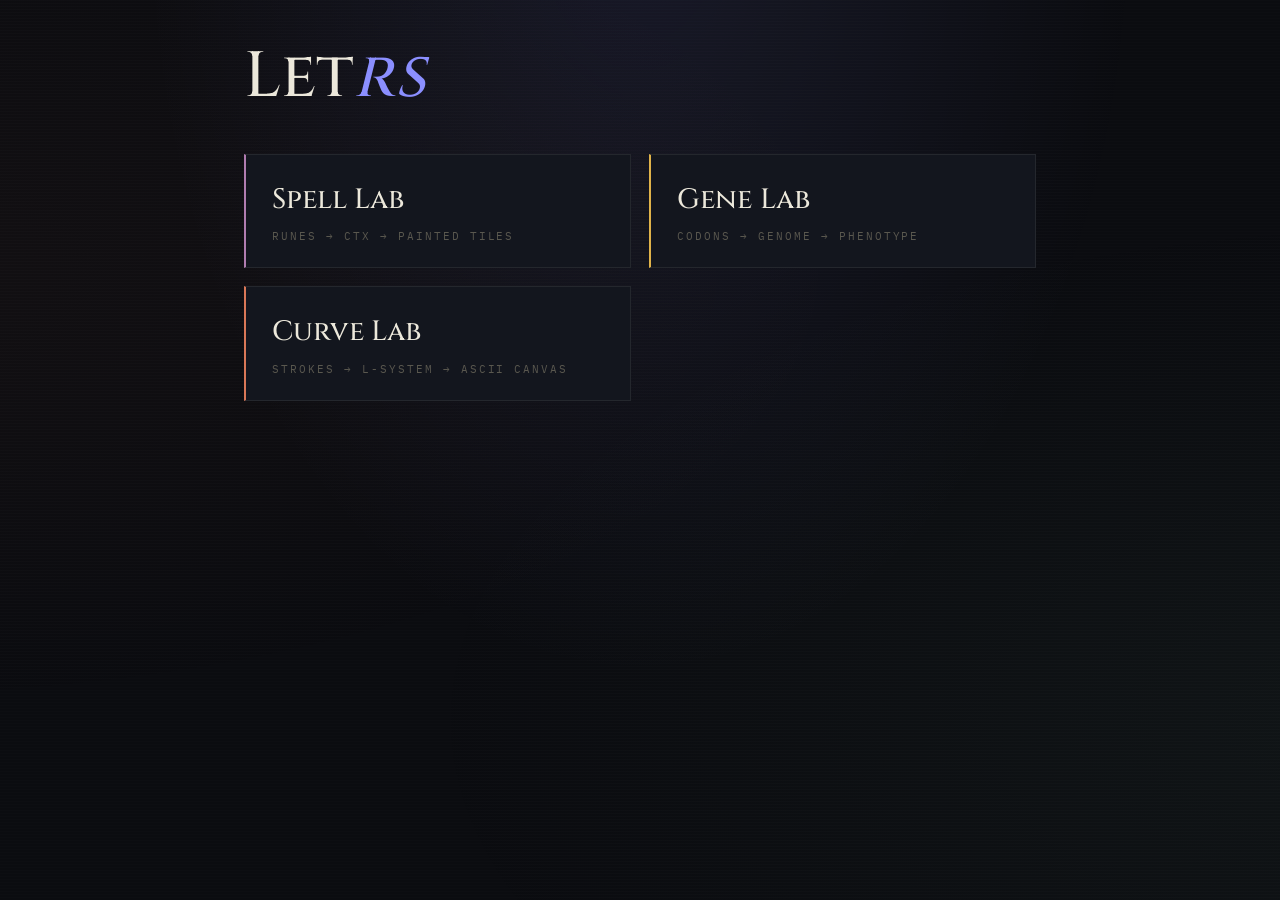
==== commit bfffd338: "crates: curves DSL — strokes + curves micro-crates (ADR-019) Third sibling pair after runes/spells a" ====
--- a/web/index.html
+++ b/web/index.html
@@ -26,6 +26,10 @@
         <h2>Gene Lab</h2>
         <p class="lab-tag">codons → genome → phenotype</p>
       </a>
+      <a class="lab-card curves" href="./curves.html">
+        <h2>Curve Lab</h2>
+        <p class="lab-tag">strokes → L-system → ASCII canvas</p>
+      </a>
     </div>
 
   </main>
--- a/web/styles.css
+++ b/web/styles.css
@@ -67,6 +67,7 @@
 }
 .mast .strip .here { color: var(--indigo); }
 .mast .strip .here.gene { color: var(--honey); }
+.mast .strip .here.curve { color: var(--copper); }
 .mast .strip .back, .colophon .back {
   color: var(--ink-dust);
   text-decoration: none;
@@ -86,6 +87,7 @@
 }
 .mast h1 .sigil { font-style: italic; color: var(--indigo); }
 .mast h1 .sigil.gene { color: var(--honey); }
+.mast h1 .sigil.curve { color: var(--copper); }
 .mast .sub {
   font-family: var(--display); font-style: italic; font-weight: 400;
   font-size: clamp(15px, 1.5vw, 18px);
@@ -344,6 +346,9 @@
 /* categorical (color/ability/biome): sage */
 .codon.cat { color: var(--sage); border-color: rgba(127,197,154,0.28); }
 .codon.cat:hover { background: rgba(127,197,154,0.10); }
+/* mutation: copper — visually distinct from the static allele codons */
+.codon.mut { color: var(--copper); border-color: rgba(217,119,87,0.32); }
+.codon.mut:hover { background: rgba(217,119,87,0.12); }
 /* recessive variants dim by 35% so dom/rec read at a glance */
 .codon.rec { opacity: 0.62; }
 .codon.rec:hover { opacity: 1; }
@@ -364,6 +369,36 @@
   min-height: 4em;
 }
 
+/* Breeding pen — a collapsible sibling of the cheatsheet, copper-toned
+   so it visually pairs with the MUT button. */
+.breed-pen {
+  border: 1px solid var(--rule);
+  border-left: 2px solid var(--copper);
+  background: rgba(217, 119, 87, 0.04);
+  padding: 10px 14px;
+  margin: 14px 0;
+  font-size: 13px;
+}
+.breed-pen summary {
+  cursor: pointer;
+  color: var(--copper);
+  font-family: var(--mono);
+  font-size: 11px;
+  letter-spacing: 0.18em;
+  text-transform: uppercase;
+  list-style: none;
+}
+.breed-pen summary::-webkit-details-marker { display: none; }
+.breed-pen summary::before { content: '▸ '; }
+.breed-pen[open] summary::before { content: '▾ '; }
+.breed-pen .breed-hint {
+  color: var(--ink-dim);
+  font-size: 12px;
+  line-height: 1.55;
+  margin: 12px 0;
+  max-width: 64ch;
+}
+
 /* Gene cheatsheet variant — honey, parallel to the spells/plum variant. */
 .cheatsheet.genes {
   border-left-color: var(--honey);
@@ -377,6 +412,142 @@
 }
 .cheatsheet.genes code:hover  { background: rgba(224,179,74,0.18); color: var(--ink); }
 .cheatsheet.genes code:active { background: rgba(224,179,74,0.30); }
+
+/* ─── Curve Lab ──────────────────────────────────────────── */
+#curve-lab { border-left-color: var(--copper); }
+
+/* Stroke palette: three groups (movement / rotation / branching),
+   each toned to its role. Same .palette grid as runes/codons so
+   the buttons line up consistently across all three labs. */
+.stroke-group {
+  display: inline-flex; flex-wrap: wrap; gap: 4px;
+  align-items: center;
+}
+.stroke {
+  font-family: var(--mono);
+  font-size: 1.3em;
+  min-width: 38px; height: 38px;
+  padding: 0 8px;
+  background: transparent;
+  color: var(--copper);
+  border: 1px solid rgba(217,119,87,0.32);
+  border-radius: 3px;
+  cursor: pointer;
+  transition: background 80ms, color 80ms, border-color 80ms;
+}
+.stroke:hover { background: rgba(217,119,87,0.12); color: var(--ink); }
+/* rotation: indigo — visually distinct from the movement copper */
+.stroke.turn   { color: var(--indigo); border-color: rgba(139,143,255,0.30); }
+.stroke.turn:hover   { background: rgba(139,143,255,0.10); }
+/* branching: sage — push/pop reads as "structural" alongside the prim
+   colors and avoids clashing with the dimmer ctl style */
+.stroke.branch { color: var(--sage); border-color: rgba(127,197,154,0.30); }
+.stroke.branch:hover { background: rgba(127,197,154,0.10); }
+.stroke.ctl { color: var(--ink-dim); border-color: var(--rule); font-size: 1.1em; }
+.stroke.ctl:hover { background: rgba(255,255,255,0.04); color: var(--ink); }
+
+/* Canvas: monospace pre, line-height tight enough that diagonal
+   `╱` / `╲` glyphs visually connect at corners (the default ~1.55
+   from .log leaves them as a broken stipple). Slightly larger glyph
+   size than the spell grid; same horizontal-scroll fallback for
+   deep iterations. */
+.canvas {
+  font-family: var(--mono);
+  font-size: 16px;
+  line-height: 1.0;
+  letter-spacing: 0;
+  color: var(--copper);
+  background: var(--bg);
+  border: 1px solid var(--rule);
+  border-left: 2px solid var(--copper);
+  padding: 16px 18px;
+  margin: 14px 0;
+  white-space: pre;
+  overflow: auto;
+  min-height: 6em;
+  /* Cap the canvas display area so a too-many-iters cast scrolls
+     inside the panel instead of pushing the cheatsheet off-screen.
+     Picked to land just under a typical laptop viewport's panel
+     height; deep fractals get a scrollbar. */
+  max-height: 60vh;
+}
+.canvas:empty::before {
+  content: "— empty —";
+  color: var(--ink-dust);
+  font-style: italic;
+}
+
+/* textarea inside Curve Lab (rules input) — keep mono, no fixed font
+   shrinkage. The page-wide textarea rule already covers most of this. */
+#rules { min-height: 60px; }
+
+/* Iteration stepper: −  N  + horizontal cluster. The center input
+   keeps the native number widget so keyboard / mousewheel still work,
+   but the explicit buttons give a one-click bump-and-redraw flow
+   (the bump handler in curves.js calls draw() after each click). */
+.stepper { width: auto; }
+.stepper-body {
+  display: inline-flex;
+  align-items: stretch;
+  border: 1px solid var(--rule);
+  border-radius: 2px;
+  background: var(--bg);
+  overflow: hidden;
+}
+.stepper-body:focus-within {
+  border-color: var(--copper);
+  box-shadow: 0 0 0 2px rgba(217,119,87,0.14);
+}
+.stepper-btn {
+  font-family: var(--mono);
+  font-size: 16px;
+  font-weight: 500;
+  line-height: 1;
+  width: 30px;
+  background: transparent;
+  color: var(--copper);
+  border: 0;
+  cursor: pointer;
+  transition: background 80ms, color 80ms;
+  user-select: none;
+}
+.stepper-btn:hover { background: rgba(217,119,87,0.14); color: var(--ink); }
+.stepper-btn:active { background: rgba(217,119,87,0.24); }
+/* Strip the input's own borders/padding so it reads as one continuous
+   chip with the buttons; also nuke the native spinner since our +/−
+   buttons replace it. */
+.stepper-body input[type="number"] {
+  width: 48px;
+  text-align: center;
+  border: 0;
+  border-left: 1px solid var(--rule);
+  border-right: 1px solid var(--rule);
+  border-radius: 0;
+  padding: 8px 4px;
+  background: transparent;
+  font-size: 14px;
+  letter-spacing: 0;
+}
+.stepper-body input[type="number"]:focus { box-shadow: none; }
+.stepper-body input[type="number"]::-webkit-inner-spin-button,
+.stepper-body input[type="number"]::-webkit-outer-spin-button {
+  -webkit-appearance: none; margin: 0;
+}
+.stepper-body input[type="number"] { -moz-appearance: textfield; }
+
+/* Curve cheatsheet variant — copper, parallel to spells/plum + genes/honey. */
+.cheatsheet.curves {
+  border-left-color: var(--copper);
+  background: rgba(217,119,87,0.05);
+}
+.cheatsheet.curves summary { color: var(--copper); }
+.cheatsheet.curves code {
+  font-size: 12px;
+  letter-spacing: 0.06em;
+  color: var(--copper);
+}
+.cheatsheet.curves code:hover  { background: rgba(217,119,87,0.18); color: var(--ink); }
+.cheatsheet.curves code:active { background: rgba(217,119,87,0.30); }
 
 /* ─── Colophon ──────────────────────────────────────────── */
 .colophon {
@@ -436,3 +607,4 @@
 
 .lab-card.spells { border-left-color: var(--plum); }
 .lab-card.genes  { border-left-color: var(--honey); }
+.lab-card.curves { border-left-color: var(--copper); }
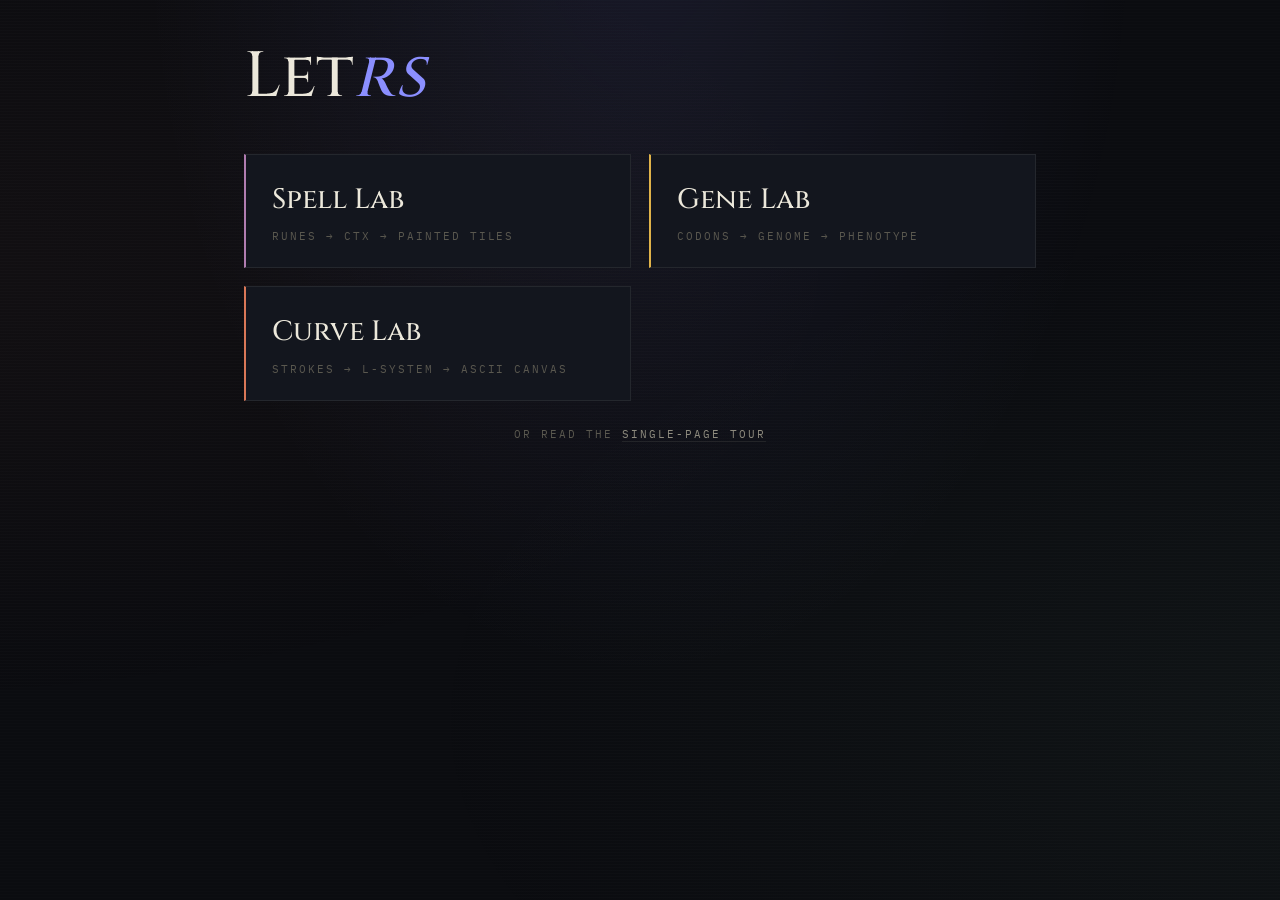
==== commit f6e92cbe: "web: relocate letrs.html into web/ and link it from index The narrative tour was at docs/letrs.html," ====
--- a/web/index.html
+++ b/web/index.html
@@ -32,6 +32,8 @@
       </a>
     </div>
 
+    <p class="tour-link">or read the <a href="./letrs.html">single-page tour</a></p>
+
   </main>
 
 </body>
--- a/web/styles.css
+++ b/web/styles.css
@@ -223,6 +223,10 @@
   white-space: pre;
   overflow-x: auto;
 }
+/* Per-cell opacity transition so the dissipation animation in
+   spells.js (ring shrink after a cast) actually fades — without
+   this, setting span.style.opacity snaps instantly. */
+.grid span { transition: opacity 220ms ease; }
 
 .legend {
   display: flex; flex-wrap: wrap; gap: 14px;
@@ -608,3 +612,19 @@
 .lab-card.spells { border-left-color: var(--plum); }
 .lab-card.genes  { border-left-color: var(--honey); }
 .lab-card.curves { border-left-color: var(--copper); }
+
+.tour-link {
+  text-align: center;
+  font-family: var(--mono);
+  font-size: 11px;
+  letter-spacing: 0.18em;
+  text-transform: uppercase;
+  color: var(--ink-dust);
+  margin-top: 10px;
+}
+.tour-link a {
+  color: var(--ink-dim);
+  text-decoration: none;
+  border-bottom: 1px solid var(--rule);
+}
+.tour-link a:hover { color: var(--ink); }
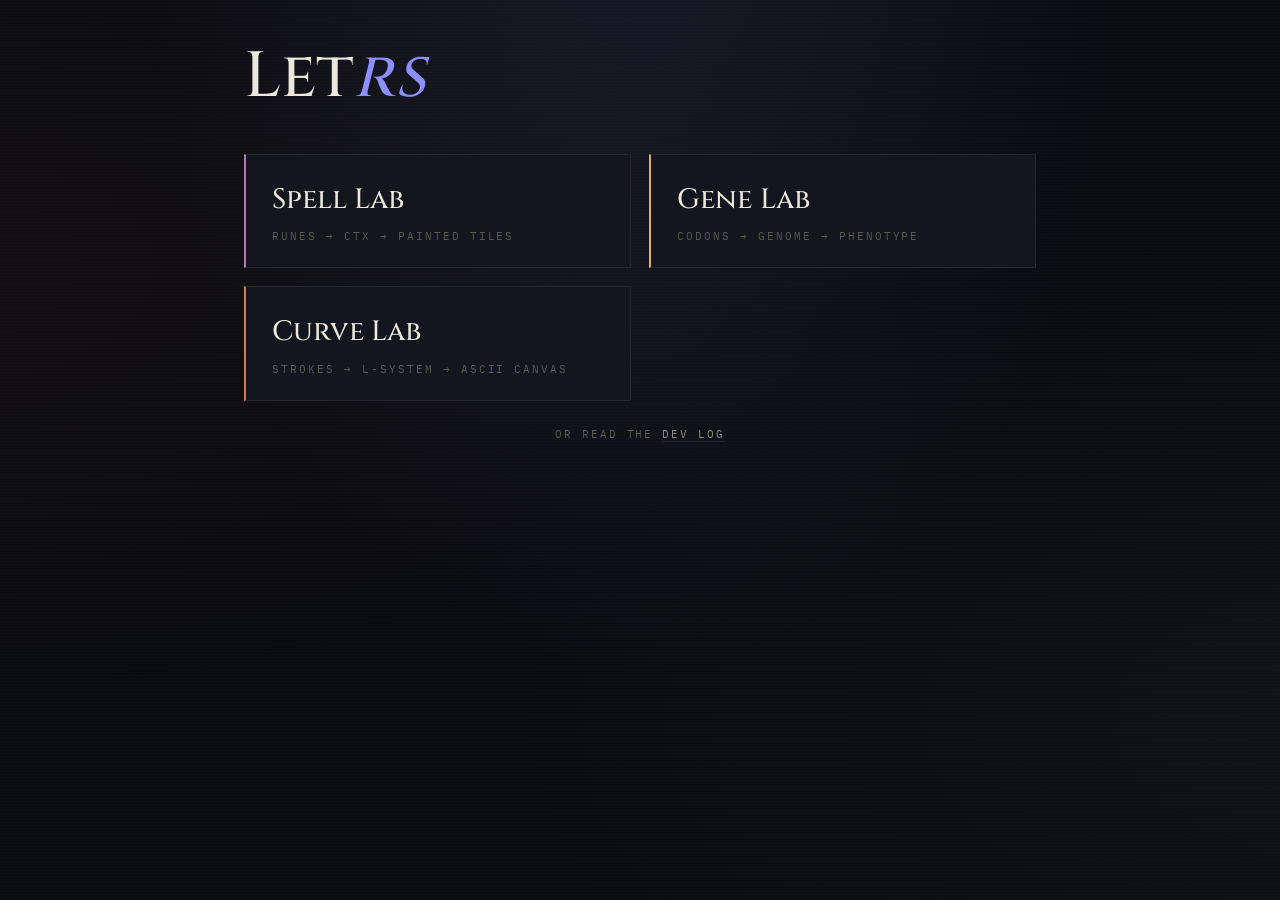
==== commit e726db1d: "web: call letrs.html what it is — the dev log "Single-page tour" sold it short. The section headings" ====
--- a/web/index.html
+++ b/web/index.html
@@ -32,7 +32,7 @@
       </a>
     </div>
 
-    <p class="tour-link">or read the <a href="./letrs.html">single-page tour</a></p>
+    <p class="tour-link">or read the <a href="./letrs.html">dev log</a></p>
 
   </main>
 
--- a/web/styles.css
+++ b/web/styles.css
@@ -174,6 +174,20 @@
 }
 input[type="text"] { letter-spacing: 0.05em; font-size: 16px; }
 
+/* Tape/axiom inputs with a trailing ⌫ button on the same row. The button
+   stretches to match the input height (matches `align-items: stretch`). */
+.input-row {
+  display: flex;
+  align-items: stretch;
+  gap: 6px;
+}
+.input-row input { flex: 1; min-width: 0; }
+.input-row .rune.ctl,
+.input-row .stroke.ctl {
+  height: auto;
+  align-self: stretch;
+}
+
 .row {
   display: flex; align-items: end; gap: 10px;
   flex-wrap: wrap;
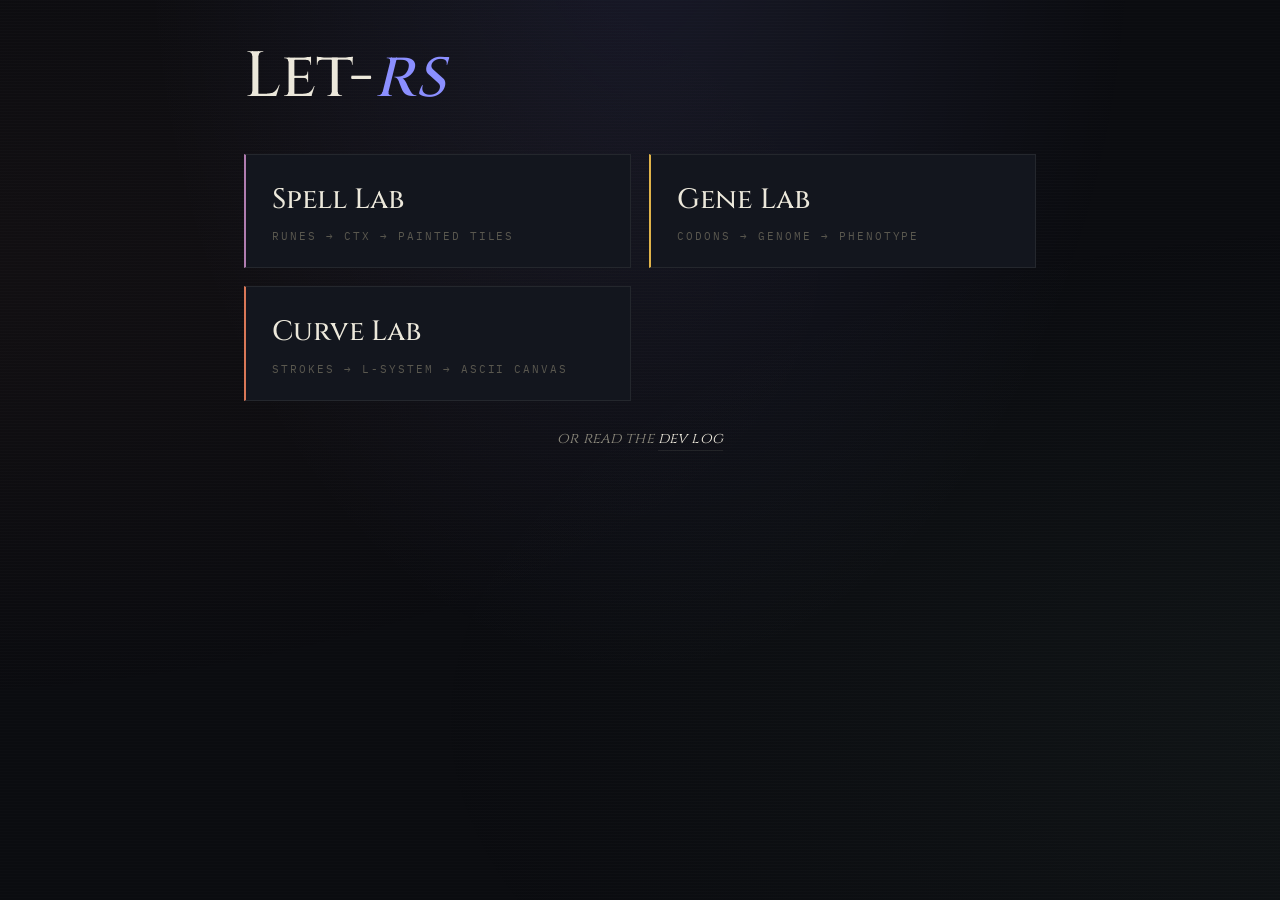
==== commit af6e4ff9: "project: rename letrs → let-rs Project brand becomes "let-rs". Sweep across HTML titles, breadcrumbs" ====
--- a/web/index.html
+++ b/web/index.html
@@ -3,7 +3,7 @@
 <head>
   <meta charset="utf-8">
   <meta name="viewport" content="width=device-width, initial-scale=1">
-  <title>letrs · web</title>
+  <title>let-rs · web</title>
   <link rel="preconnect" href="https://fonts.googleapis.com">
   <link rel="preconnect" href="https://fonts.gstatic.com" crossorigin>
   <link href="https://fonts.googleapis.com/css2?family=Cinzel:wght@400;500;600&family=IBM+Plex+Mono:ital,wght@0,300;0,400;0,500;1,400&display=swap" rel="stylesheet">
@@ -14,7 +14,7 @@
   <main class="frame landing">
 
     <header class="mast">
-      <h1>Let<span class="sigil">rs</span></h1>
+      <h1>Let-<span class="sigil">rs</span></h1>
     </header>
 
     <div class="lab-cards">
@@ -32,7 +32,7 @@
       </a>
     </div>
 
-    <p class="tour-link">or read the <a href="./letrs.html">dev log</a></p>
+    <p class="tour-link">or read the <a href="./let-rs.html">dev log</a></p>
 
   </main>
 
--- a/web/styles.css
+++ b/web/styles.css
@@ -1,6 +1,6 @@
-/* letrs · web shell styles
+/* let-rs · web shell styles
  *
- * Palette + typography lifted from docs/letrs.html. Cooler/more academic than
+ * Palette + typography lifted from let-rs.html. Cooler/more academic than
  * xsofy's warmer JetBrains-mono look — Cinzel display + IBM Plex Mono body,
  * indigo/sage/copper/honey accents on a near-black ground.
  */
@@ -629,16 +629,20 @@
 
 .tour-link {
   text-align: center;
-  font-family: var(--mono);
-  font-size: 11px;
-  letter-spacing: 0.18em;
-  text-transform: uppercase;
-  color: var(--ink-dust);
-  margin-top: 10px;
+  font-family: var(--display);
+  font-style: italic;
+  font-size: 15px;
+  color: var(--ink-dim);
+  margin-top: 26px;
 }
 .tour-link a {
-  color: var(--ink-dim);
+  color: var(--ink);
   text-decoration: none;
   border-bottom: 1px solid var(--rule);
-}
-.tour-link a:hover { color: var(--ink); }
+  padding-bottom: 1px;
+  transition: color 120ms, border-color 120ms;
+}
+.tour-link a:hover {
+  color: var(--indigo);
+  border-bottom-color: var(--indigo);
+}
